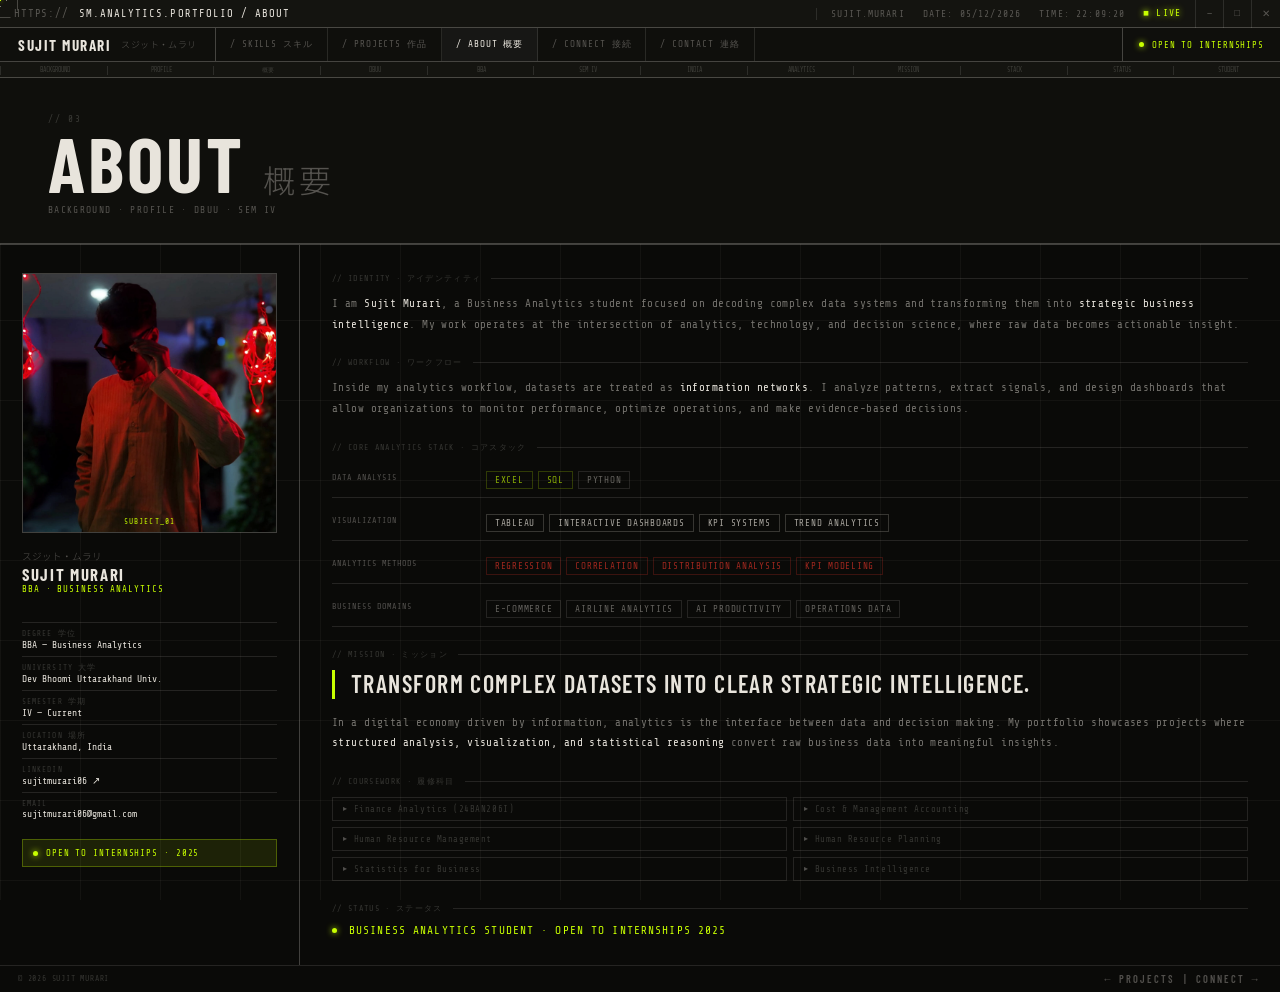
==== about.html @ ac38a5a9 "Add files via upload" ====
<!DOCTYPE html>
<html lang="en">
<head>
<meta charset="UTF-8">
<meta name="viewport" content="width=device-width, initial-scale=1.0">
<title>About 概要 | Sujit Murari</title>
<link rel="stylesheet" href="style.css">
<link href="https://fonts.googleapis.com/css2?family=Share+Tech+Mono&family=Barlow+Condensed:wght@300;400;500;600;700&family=Noto+Sans+JP:wght@300;400;700&display=swap" rel="stylesheet">
</head>
<body>
<div id="cur"></div>
<div id="cur-ring"></div>

<div class="topbar">
  <div class="tb-addr"><span class="tb-protocol">HTTPS://</span><span class="tb-url">SM.ANALYTICS.PORTFOLIO / ABOUT</span></div>
  <div class="tb-status">
    <span>SUJIT.MURARI</span>
    <span>DATE: <span id="live-date">—</span></span>
    <span>TIME: <span id="live-clock">00:00:00</span></span>
    <span class="live">■ LIVE</span>
  </div>
  <div class="tb-controls"><div class="tb-btn">—</div><div class="tb-btn">□</div><div class="tb-btn close">✕</div></div>
</div>

<nav>
  <a class="nav-logo" href="index.html"><span>Sujit Murari</span><span class="jp">スジット・ムラリ</span></a>
  <ul class="nav-items">
    <li><a href="skills.html">/ Skills スキル</a></li>
    <li><a href="projects.html">/ Projects 作品</a></li>
    <li><a href="about.html" class="active">/ About 概要</a></li>
    <li><a href="connect.html">/ Connect 接続</a></li>
    <li><a href="contact.html">/ Contact 連絡</a></li>
  </ul>
  <div class="nav-right"><div class="nav-tag"><span class="dot-live"></span>OPEN TO INTERNSHIPS</div></div>
</nav>

<div class="ruler"><div class="ruler-marks">
  <span>BACKGROUND</span><span>PROFILE</span><span>概要</span><span>DBUU</span>
  <span>BBA</span><span>SEM IV</span><span>INDIA</span><span>ANALYTICS</span>
  <span>MISSION</span><span>STACK</span><span>STATUS</span><span>STUDENT</span>
</div></div>

<div class="page-wrap">
  <div class="page-hero">
    <div class="ph-num">// 03</div>
    <h1 class="ph-title">About <span class="ph-jp">概要</span></h1>
    <p class="ph-sub">BACKGROUND · PROFILE · DBUU · SEM IV</p>
  </div>

  <section class="inner-section">
    <div class="about-grid reveal">

      <!-- SIDEBAR -->
      <div class="about-sidebar">
        <div class="about-photo-wrap">
          <img src="me.jpeg" alt="Sujit Murari" class="about-photo">
          <div class="about-photo-label">SUBJECT_01</div>
        </div>
        <div class="about-id-block" style="margin-top:16px;">
          <div class="about-name-jp">スジット・ムラリ</div>
          <div class="about-name">Sujit Murari</div>
          <div class="about-role">BBA · Business Analytics</div>
        </div>
        <div class="about-data-row"><div class="adr-key">Degree 学位</div><div class="adr-val">BBA — Business Analytics</div></div>
        <div class="about-data-row"><div class="adr-key">University 大学</div><div class="adr-val">Dev Bhoomi Uttarakhand Univ.</div></div>
        <div class="about-data-row"><div class="adr-key">Semester 学期</div><div class="adr-val">IV — Current</div></div>
        <div class="about-data-row"><div class="adr-key">Location 場所</div><div class="adr-val">Uttarakhand, India</div></div>
        <div class="about-data-row"><div class="adr-key">LinkedIn</div><div class="adr-val"><a href="https://www.linkedin.com/in/sujitmurari06/" target="_blank">sujitmurari06 ↗</a></div></div>
        <div class="about-data-row"><div class="adr-key">Email</div><div class="adr-val"><a href="mailto:sujitmurari06@gmail.com">sujitmurari06@gmail.com</a></div></div>
        <div class="about-status"><span class="dot-live"></span>OPEN TO INTERNSHIPS · 2025</div>
      </div>

      <!-- BODY -->
      <div class="about-body">

        <div class="about-bio-block">
          <div class="abb-label">// IDENTITY · アイデンティティ</div>
          <p>I am <strong>Sujit Murari</strong>, a Business Analytics student focused on decoding complex data systems and transforming them into <strong>strategic business intelligence</strong>. My work operates at the intersection of analytics, technology, and decision science, where raw data becomes actionable insight.</p>
        </div>

        <div class="about-bio-block">
          <div class="abb-label">// WORKFLOW · ワークフロー</div>
          <p>Inside my analytics workflow, datasets are treated as <strong>information networks</strong>. I analyze patterns, extract signals, and design dashboards that allow organizations to monitor performance, optimize operations, and make evidence-based decisions.</p>
        </div>

        <div class="about-stack-block">
          <div class="abb-label">// CORE ANALYTICS STACK · コアスタック</div>
          <div class="stack-rows">
            <div class="stack-row">
              <div class="stack-cat">DATA ANALYSIS</div>
              <div class="stack-items">
                <span class="stk c2">Excel</span>
                <span class="stk c2">SQL</span>
                <span class="stk c3">Python</span>
              </div>
            </div>
            <div class="stack-row">
              <div class="stack-cat">VISUALIZATION</div>
              <div class="stack-items">
                <span class="stk c1">Tableau</span>
                <span class="stk c1">Interactive Dashboards</span>
                <span class="stk c1">KPI Systems</span>
                <span class="stk c1">Trend Analytics</span>
              </div>
            </div>
            <div class="stack-row">
              <div class="stack-cat">ANALYTICS METHODS</div>
              <div class="stack-items">
                <span class="stk c4">Regression</span>
                <span class="stk c4">Correlation</span>
                <span class="stk c4">Distribution Analysis</span>
                <span class="stk c4">KPI Modeling</span>
              </div>
            </div>
            <div class="stack-row">
              <div class="stack-cat">BUSINESS DOMAINS</div>
              <div class="stack-items">
                <span class="stk c3">E-Commerce</span>
                <span class="stk c3">Airline Analytics</span>
                <span class="stk c3">AI Productivity</span>
                <span class="stk c3">Operations Data</span>
              </div>
            </div>
          </div>
        </div>

        <div class="about-mission-block">
          <div class="abb-label">// MISSION · ミッション</div>
          <blockquote class="mission-quote">
            Transform complex datasets into clear strategic intelligence.
          </blockquote>
          <p>In a digital economy driven by information, analytics is the interface between data and decision making. My portfolio showcases projects where <strong>structured analysis, visualization, and statistical reasoning</strong> convert raw business data into meaningful insights.</p>
        </div>

        <div class="about-courses-block">
          <div class="abb-label">// COURSEWORK · 履修科目</div>
          <div class="about-courses">
            <div class="course-item">Finance Analytics (24BAN206I)</div>
            <div class="course-item">Cost &amp; Management Accounting</div>
            <div class="course-item">Human Resource Management</div>
            <div class="course-item">Human Resource Planning</div>
            <div class="course-item">Statistics for Business</div>
            <div class="course-item">Business Intelligence</div>
          </div>
        </div>

        <div class="about-status-block">
          <div class="abb-label">// STATUS · ステータス</div>
          <div class="status-line">
            <span class="dot-live"></span>
            <span style="font-family:var(--mono);font-size:.7rem;letter-spacing:.1em;color:var(--alert);">
              BUSINESS ANALYTICS STUDENT · OPEN TO INTERNSHIPS 2025
            </span>
          </div>
        </div>

      </div>
    </div>
  </section>
</div>

<div class="footer-bottom"><div class="fb-l">© 2026 SUJIT MURARI</div><div class="fb-r">← <a href="projects.html" style="color:var(--dim);text-decoration:none;">PROJECTS</a> &nbsp;|&nbsp; <a href="connect.html" style="color:var(--dim);text-decoration:none;">CONNECT →</a></div></div>
<script src="script.js"></script>
</body>
</html>
---- style.css ----
@import url('https://fonts.googleapis.com/css2?family=Share+Tech+Mono&family=Barlow+Condensed:wght@300;400;500;600;700&family=Noto+Sans+JP:wght@300;400;700&display=swap');

:root {
  --bg:       #0a0a08;
  --bg2:      #0f0f0c;
  --bg3:      #141410;
  --paper:    #e8e4dc;
  --ink:      #1a1a16;
  --wire:     rgba(232,228,220,0.12);
  --wire2:    rgba(232,228,220,0.25);
  --accent:   #e8e4dc;
  --dim:      rgba(232,228,220,0.32);
  --muted:    rgba(232,228,220,0.20);
  --alert:    #c8ff00;
  --alert-dim:rgba(200,255,0,0.10);
  --red:      #ff3a2d;
  --red-dim:  rgba(255,58,45,0.10);
  --mono:     'Share Tech Mono', monospace;
  --cond:     'Barlow Condensed', sans-serif;
  --jp:       'Noto Sans JP', sans-serif;
}

*, *::before, *::after { margin:0; padding:0; box-sizing:border-box; }
html { scroll-behavior:smooth; }
body { font-family:var(--mono); background:var(--bg); color:var(--accent); overflow-x:hidden; cursor:none; }

/* ── CURSOR ── */
#cur {
  position:fixed; width:14px; height:14px;
  pointer-events:none; z-index:9999;
  top:0; left:0; transform:translate(-50%,-50%);
  will-change:top,left;
}
#cur::before {
  content:''; position:absolute; inset:0;
  border:1px solid var(--accent);
  clip-path:polygon(50% 0%,100% 50%,50% 100%,0% 50%);
  transition:transform .1s;
}
#cur::after {
  content:''; position:absolute; top:50%; left:50%;
  width:2px; height:2px; background:var(--alert);
  transform:translate(-50%,-50%); box-shadow:0 0 4px var(--alert);
}
#cur.hover::before { transform:scale(1.8) rotate(45deg); }
#cur-ring {
  position:fixed; width:36px; height:36px;
  border:1px solid rgba(232,228,220,.25);
  pointer-events:none; z-index:9998;
  top:0; left:0; transform:translate(-50%,-50%);
  will-change:top,left;
  transition:width .2s,height .2s,border-color .2s;
  clip-path:polygon(0 8px,8px 0,calc(100% - 8px) 0,100% 8px,100% calc(100% - 8px),calc(100% - 8px) 100%,8px 100%,0 calc(100% - 8px));
}
#cur-ring.hover { width:52px; height:52px; border-color:var(--alert); }

/* ── BG GRID ── */
body::before {
  content:''; position:fixed; inset:0; pointer-events:none; z-index:1;
  background-image:
    linear-gradient(var(--wire) 1px,transparent 1px),
    linear-gradient(90deg,var(--wire) 1px,transparent 1px);
  background-size:80px 80px; opacity:.4;
}

/* ── TOPBAR ── */
.topbar {
  position:fixed; top:0; left:0; right:0; z-index:600;
  height:28px; background:var(--bg3); border-bottom:1px solid var(--wire2);
  display:flex; align-items:center; font-family:var(--mono); font-size:.66rem; letter-spacing:.08em;
}
.tb-addr { flex:1; display:flex; align-items:center; gap:10px; padding:0 14px; border-right:1px solid var(--wire); }
.tb-protocol { color:var(--dim); }
.tb-url { color:var(--accent); letter-spacing:.1em; }
.tb-status { display:flex; align-items:center; gap:18px; padding:0 14px; font-size:.6rem; color:var(--dim); letter-spacing:.12em; }
.tb-status .live { color:var(--alert); text-shadow:0 0 6px var(--alert); }
.tb-controls { display:flex; align-items:stretch; border-left:1px solid var(--wire); }
.tb-btn { width:28px; height:28px; display:flex; align-items:center; justify-content:center; border-right:1px solid var(--wire); font-size:.6rem; color:var(--dim); transition:background .1s,color .1s; cursor:none; }
.tb-btn:last-child { border-right:none; }
.tb-btn:hover { background:var(--wire); color:var(--accent); }
.tb-btn.close:hover { background:var(--red-dim); color:var(--red); }

/* ── NAV ── */
nav {
  position:fixed; top:28px; left:0; right:0; z-index:599;
  background:var(--bg2); border-bottom:1px solid var(--wire2);
  display:flex; align-items:stretch; height:34px;
}
.nav-logo { display:flex; align-items:center; gap:10px; padding:0 18px; border-right:1px solid var(--wire2); text-decoration:none; font-family:var(--cond); font-size:.95rem; font-weight:700; color:var(--accent); letter-spacing:.1em; text-transform:uppercase; cursor:none; }
.nav-logo .jp { font-family:var(--jp); font-size:.56rem; font-weight:300; color:var(--dim); letter-spacing:.05em; }
.nav-items { display:flex; list-style:none; flex:1; }
.nav-items li a { display:flex; align-items:center; height:100%; padding:0 14px; font-family:var(--mono); font-size:.58rem; letter-spacing:.1em; color:var(--dim); text-decoration:none; text-transform:uppercase; border-right:1px solid var(--wire); transition:color .12s,background .12s; cursor:none; }
.nav-items li a:hover, .nav-items li a.active { color:var(--accent); background:rgba(232,228,220,.04); }
.nav-right { display:flex; align-items:center; margin-left:auto; border-left:1px solid var(--wire2); }
.nav-tag { display:flex; align-items:center; gap:8px; padding:0 16px; font-family:var(--mono); font-size:.56rem; color:var(--alert); letter-spacing:.1em; text-transform:uppercase; }
.dot-live { width:5px; height:5px; border-radius:50%; background:var(--alert); box-shadow:0 0 6px var(--alert); animation:pulse 2s ease-in-out infinite; flex-shrink:0; }
@keyframes pulse { 0%,100%{opacity:1;box-shadow:0 0 6px var(--alert)} 50%{opacity:.2;box-shadow:none} }

/* ── RULER ── */
.ruler { position:relative; z-index:2; display:flex; align-items:flex-end; height:16px; background:var(--bg3); border-bottom:1px solid var(--wire2); padding:0 0 2px; overflow:hidden; margin-top:62px; }
.ruler-marks { display:flex; width:100%; font-family:var(--mono); font-size:.4rem; color:var(--muted); }
.ruler-marks span { flex:1; text-align:center; border-left:1px solid var(--wire); padding-left:2px; }

/* ── TICKER ── */
.ticker { border-top:1px solid var(--wire2); border-bottom:1px solid var(--wire2); background:var(--bg3); height:26px; display:flex; align-items:center; overflow:hidden; position:relative; z-index:2; }
.ticker-prefix { padding:0 14px; border-right:1px solid var(--wire2); font-family:var(--mono); font-size:.56rem; letter-spacing:.12em; color:var(--alert); white-space:nowrap; flex-shrink:0; }
.ticker-track { display:flex; animation:ticker 40s linear infinite; white-space:nowrap; }
.ticker-item { font-family:var(--mono); font-size:.54rem; letter-spacing:.1em; color:var(--dim); padding:0 22px; border-right:1px solid var(--wire); text-transform:uppercase; display:flex; align-items:center; gap:8px; }
.ticker-item .mark { width:3px; height:3px; background:var(--wire2); flex-shrink:0; }
@keyframes ticker { 0%{transform:translateX(0)} 100%{transform:translateX(-50%)} }

/* ══════════════════════════════════════════
   HOME HERO
══════════════════════════════════════════ */
.home-hero {
  min-height: calc(100vh - 78px);
  display: grid;
  grid-template-columns: 420px 1fr;
  grid-template-rows: 1fr auto;
  position: relative; z-index: 2;
  overflow: hidden;
}

/* corner ticks on hero */
.hc { position:absolute; width:18px; height:18px; z-index:4; }
.hc::before, .hc::after { content:''; position:absolute; background:rgba(232,228,220,.4); }
.hc-tl { top:8px; left:8px; }
.hc-tl::before { top:0; left:0; width:10px; height:1px; }
.hc-tl::after  { top:0; left:0; width:1px; height:10px; }
.hc-tr { top:8px; right:8px; }
.hc-tr::before { top:0; right:0; width:10px; height:1px; }
.hc-tr::after  { top:0; right:0; width:1px; height:10px; }
.hc-bl { bottom:40px; left:8px; }
.hc-bl::before { bottom:0; left:0; width:10px; height:1px; }
.hc-bl::after  { bottom:0; left:0; width:1px; height:10px; }
.hc-br { bottom:40px; right:8px; }
.hc-br::before { bottom:0; right:0; width:10px; height:1px; }
.hc-br::after  { bottom:0; right:0; width:1px; height:10px; }

/* photo panel */
.home-photo-panel {
  grid-row: 1;
  border-right: 1px solid var(--wire2);
  display: flex; align-items: center; justify-content: center;
  padding: 40px 32px;
  background: var(--bg2);
  position: relative;
}
.photo-frame {
  position: relative; width: 100%; max-width: 320px;
  aspect-ratio: 3/4; overflow: hidden;
  border: 1px solid var(--wire2);
}
.photo-img { width:100%; height:100%; object-fit:cover; display:block; filter:grayscale(20%) contrast(1.05); }
.photo-overlay { position:absolute; inset:0; background:linear-gradient(180deg,transparent 60%,rgba(10,10,8,.85)); }
.photo-scan {
  position:absolute; top:0; left:0; right:0; height:1px;
  background:linear-gradient(90deg,transparent,rgba(200,255,0,.6),transparent);
  animation:photoscan 3.5s linear infinite;
}
@keyframes photoscan { 0%{top:0;opacity:1} 100%{top:100%;opacity:0} }

/* corner ticks on photo */
.pc { position:absolute; width:14px; height:14px; z-index:3; }
.pc::before,.pc::after { content:''; position:absolute; background:var(--alert); }
.pc-tl { top:6px; left:6px; }
.pc-tl::before { top:0; left:0; width:8px; height:1px; }
.pc-tl::after  { top:0; left:0; width:1px; height:8px; }
.pc-tr { top:6px; right:6px; }
.pc-tr::before { top:0; right:0; width:8px; height:1px; }
.pc-tr::after  { top:0; right:0; width:1px; height:8px; }
.pc-bl { bottom:6px; left:6px; }
.pc-bl::before { bottom:0; left:0; width:8px; height:1px; }
.pc-bl::after  { bottom:0; left:0; width:1px; height:8px; }
.pc-br { bottom:6px; right:6px; }
.pc-br::before { bottom:0; right:0; width:8px; height:1px; }
.pc-br::after  { bottom:0; right:0; width:1px; height:8px; }

.photo-label {
  position:absolute; bottom:10px; left:0; right:0;
  text-align:center; font-family:var(--mono); font-size:.52rem;
  letter-spacing:.14em; color:var(--alert); text-shadow:0 0 8px var(--alert);
  text-transform:uppercase;
}

/* identity panel */
.home-identity {
  grid-row: 1;
  display: flex; flex-direction: column; justify-content: center;
  padding: 50px 50px 40px;
}
.hi-pre { font-family:var(--mono); font-size:.6rem; letter-spacing:.2em; color:var(--dim); text-transform:uppercase; margin-bottom:22px; display:flex; align-items:center; gap:12px; }
.hi-pre::after { content:''; flex:1; height:1px; background:linear-gradient(90deg,var(--wire2),transparent); }

.hi-name-block { margin-bottom:14px; }
.hi-name-jp { font-family:var(--jp); font-size:.9rem; font-weight:300; color:var(--dim); letter-spacing:.12em; margin-bottom:4px; }
.hi-name { font-family:var(--cond); font-size:clamp(4rem,10vw,8.5rem); font-weight:700; line-height:.88; letter-spacing:-.01em; color:var(--accent); text-transform:uppercase; }

.hi-role { display:flex; align-items:center; gap:10px; flex-wrap:wrap; margin-bottom:24px; }
.role-tag { font-family:var(--mono); font-size:.62rem; letter-spacing:.12em; color:var(--dim); text-transform:uppercase; }
.role-sep { color:var(--wire2); font-size:.8rem; }

.hi-tagline { font-family:var(--mono); font-size:.72rem; line-height:1.85; color:rgba(232,228,220,.48); max-width:460px; margin-bottom:38px; letter-spacing:.04em; }
.hi-tagline strong { color:var(--accent); font-weight:400; }

/* nav tiles */
.home-nav-tiles { display:grid; grid-template-columns:repeat(4,1fr); gap:1px; background:var(--wire); }
.hn-tile {
  background:var(--bg2); padding:16px 14px;
  text-decoration:none; color:inherit;
  display:flex; flex-direction:column; gap:2px;
  transition:background .14s; cursor:none;
  position:relative; overflow:hidden;
}
.hn-tile::after { content:''; position:absolute; bottom:0; left:0; right:0; height:1px; background:var(--alert); transform:scaleX(0); transform-origin:left; transition:transform .3s; }
.hn-tile:hover { background:rgba(232,228,220,.04); }
.hn-tile:hover::after { transform:scaleX(1); }
.hn-tile:hover .hn-en { color:var(--alert); }
.hn-tile:hover .hn-arr { transform:translateX(4px); color:var(--alert); }
.hn-wide { grid-column:span 4; flex-direction:row; align-items:center; justify-content:space-between; }
.hn-num { font-family:var(--mono); font-size:.5rem; color:var(--muted); letter-spacing:.14em; }
.hn-en { font-family:var(--cond); font-size:1.05rem; font-weight:600; letter-spacing:.1em; text-transform:uppercase; color:var(--accent); transition:color .14s; }
.hn-jp { font-family:var(--jp); font-size:.54rem; font-weight:300; color:var(--muted); }
.hn-arr { font-size:.85rem; color:var(--muted); margin-top:auto; transition:transform .2s,color .14s; }

/* data strip */
.home-data-strip {
  grid-column: 1 / -1;
  display: grid; grid-template-columns: repeat(5,1fr);
  border-top: 1px solid var(--wire2);
  background: var(--bg2);
}
.hds-cell { padding:13px 20px; border-right:1px solid var(--wire2); position:relative; }
.hds-cell:last-child { border-right:none; }
.hds-cell::after { content:''; position:absolute; bottom:0; left:0; right:0; height:1px; background:var(--alert); transform:scaleX(0); transform-origin:left; transition:transform .3s; }
.hds-cell:hover::after { transform:scaleX(1); }
.hds-k { font-family:var(--mono); font-size:.5rem; letter-spacing:.16em; text-transform:uppercase; color:var(--muted); margin-bottom:3px; }
.hds-v { font-family:var(--cond); font-size:2rem; font-weight:700; line-height:1; color:var(--accent); letter-spacing:.02em; }

/* ══════════════════════════════════════════
   INNER PAGE SHELL
══════════════════════════════════════════ */
.page-wrap { position:relative; z-index:2; }

.page-hero {
  padding: 36px 48px 28px;
  border-bottom: 1px solid var(--wire2);
  background: var(--bg2);
  display: flex; flex-direction: column; gap: 4px;
}
.ph-num { font-family:var(--mono); font-size:.58rem; letter-spacing:.18em; color:var(--muted); text-transform:uppercase; }
.ph-title { font-family:var(--cond); font-size:clamp(2.2rem,6vw,5rem); font-weight:700; letter-spacing:.04em; text-transform:uppercase; color:var(--accent); line-height:.9; }
.ph-jp { font-family:var(--jp); font-size:clamp(.9rem,2.5vw,2rem); font-weight:300; color:var(--dim); letter-spacing:.1em; }
.ph-sub { font-family:var(--mono); font-size:.6rem; letter-spacing:.14em; color:var(--dim); text-transform:uppercase; margin-top:4px; }

.inner-section { border-top:1px solid var(--wire2); }

/* ── SECTION HEADER ── */
.s-header { display:flex; align-items:stretch; border-bottom:1px solid var(--wire2); height:28px; }
.s-id { padding:0 14px; display:flex; align-items:center; font-family:var(--mono); font-size:.56rem; color:var(--dim); letter-spacing:.14em; text-transform:uppercase; border-right:1px solid var(--wire); }
.s-title-wrap { padding:0 18px; display:flex; align-items:center; gap:12px; border-right:1px solid var(--wire); }
.s-title-en { font-family:var(--cond); font-size:.9rem; font-weight:700; letter-spacing:.12em; text-transform:uppercase; color:var(--accent); }
.s-title-jp { font-family:var(--jp); font-size:.6rem; font-weight:300; color:var(--dim); }
.s-meta { margin-left:auto; padding:0 14px; display:flex; align-items:center; font-family:var(--mono); font-size:.54rem; color:var(--muted); border-left:1px solid var(--wire); }

/* ── SKILLS ── */
.skills-grid { display:grid; grid-template-columns:repeat(4,1fr); }
.skill-col { border-right:1px solid var(--wire2); padding:24px 20px; }
.skill-col:last-child { border-right:none; }
.skill-col-num { font-family:var(--mono); font-size:.5rem; letter-spacing:.15em; color:var(--muted); margin-bottom:8px; }
.skill-col-title { font-family:var(--cond); font-size:1rem; font-weight:600; letter-spacing:.1em; text-transform:uppercase; color:var(--accent); margin-bottom:1px; }
.skill-col-jp { font-family:var(--jp); font-size:.56rem; font-weight:300; color:var(--dim); margin-bottom:16px; }
.skill-items { display:flex; flex-direction:column; gap:9px; }
.sk-item { display:flex; flex-direction:column; gap:3px; }
.sk-label { display:flex; justify-content:space-between; align-items:center; font-family:var(--mono); font-size:.58rem; color:rgba(232,228,220,.58); letter-spacing:.04em; }
.sk-pct { color:var(--dim); }
.sk-track { height:2px; background:rgba(232,228,220,.07); overflow:hidden; }
.sk-fill { height:100%; transform:scaleX(0); transform-origin:left; }
.sk-fill.c1 { background:var(--accent); }
.sk-fill.c2 { background:var(--alert); }
.sk-fill.c3 { background:rgba(232,228,220,.45); }
.sk-fill.c4 { background:var(--red); }

.tool-chips { display:flex; flex-wrap:wrap; gap:6px; padding:24px 24px; }
.tool-chip { font-family:var(--mono); font-size:.6rem; letter-spacing:.08em; text-transform:uppercase; padding:5px 11px; border:1px solid var(--wire); color:var(--dim); transition:all .12s; cursor:none; }
.tool-chip:hover { color:var(--accent); border-color:var(--wire2); }
.tool-chip.c1 { border-color:rgba(232,228,220,.2); color:rgba(232,228,220,.7); }
.tool-chip.c2 { border-color:rgba(200,255,0,.2); color:rgba(200,255,0,.6); }
.tool-chip.c3 { border-color:rgba(232,228,220,.15); color:var(--dim); }
.tool-chip.c4 { border-color:rgba(255,58,45,.2); color:rgba(255,58,45,.6); }

/* ── PROJECTS ── */
.projects-grid { display:grid; grid-template-columns:repeat(2,1fr); }
.proj-card { border-right:1px solid var(--wire2); border-bottom:1px solid var(--wire2); overflow:hidden; cursor:none; position:relative; }
.proj-card:nth-child(2n) { border-right:none; }
.proj-card:nth-last-child(-n+2) { border-bottom:none; }
.proj-card-inner { padding:24px 22px; display:flex; flex-direction:column; height:100%; transition:background .2s; }
.proj-card:hover .proj-card-inner { background:rgba(232,228,220,.024); }
.proj-header { display:flex; justify-content:space-between; align-items:flex-start; margin-bottom:14px; }
.proj-num-wrap { display:flex; flex-direction:column; gap:2px; }
.proj-num { font-family:var(--mono); font-size:.5rem; letter-spacing:.15em; color:var(--muted); text-transform:uppercase; }
.proj-domain { font-family:var(--mono); font-size:.54rem; letter-spacing:.1em; color:var(--dim); text-transform:uppercase; }
.proj-badge { font-family:var(--mono); font-size:.5rem; letter-spacing:.1em; text-transform:uppercase; padding:2px 7px; border:1px solid; }
.proj-badge.live { color:var(--alert); border-color:rgba(200,255,0,.3); background:var(--alert-dim); }
.proj-badge.done { color:var(--dim); border-color:var(--wire); }
.proj-title { font-family:var(--cond); font-size:1.35rem; font-weight:600; letter-spacing:.06em; text-transform:uppercase; color:var(--accent); line-height:1.1; margin-bottom:3px; transition:color .15s; }
.proj-card:hover .proj-title { color:var(--alert); }
.proj-title-jp { font-family:var(--jp); font-size:.58rem; font-weight:300; color:var(--muted); margin-bottom:12px; }
.proj-desc { font-family:var(--mono); font-size:.62rem; line-height:1.8; color:rgba(232,228,220,.4); letter-spacing:.04em; margin-bottom:16px; flex:1; }
.proj-tags { display:flex; flex-wrap:wrap; gap:4px; margin-bottom:16px; }
.proj-tag { font-family:var(--mono); font-size:.5rem; letter-spacing:.1em; text-transform:uppercase; color:var(--muted); border:1px solid var(--wire); padding:2px 6px; transition:all .12s; }
.proj-card:hover .proj-tag { border-color:var(--wire2); color:rgba(232,228,220,.5); }
.proj-footer { padding-top:12px; border-top:1px solid var(--wire); margin-top:auto; }
.proj-link { font-family:var(--mono); font-size:.58rem; letter-spacing:.1em; text-transform:uppercase; color:var(--accent); text-decoration:none; display:inline-flex; align-items:center; gap:6px; transition:color .12s; }
.proj-link::after { content:'↗'; font-size:.68rem; transition:transform .12s; }
.proj-link:hover { color:var(--alert); }
.proj-link:hover::after { transform:translate(2px,-2px); }

/* ── ABOUT ── */
.about-grid { display:grid; grid-template-columns:300px 1fr; }
.about-sidebar { border-right:1px solid var(--wire2); padding:28px 22px; display:flex; flex-direction:column; }

/* photo in about sidebar */
.about-photo-wrap { position:relative; width:100%; aspect-ratio:3/4; overflow:hidden; border:1px solid var(--wire2); max-height:260px; }
.about-photo { width:100%; height:100%; object-fit:cover; object-position:top; filter:grayscale(15%) contrast(1.05); display:block; }
.about-photo-label { position:absolute; bottom:6px; left:0; right:0; text-align:center; font-family:var(--mono); font-size:.48rem; letter-spacing:.14em; color:var(--alert); text-transform:uppercase; }

.about-id-block { margin-bottom:14px; }
.about-monogram { width:50px; height:50px; background:var(--accent); color:var(--ink); font-family:var(--cond); font-size:1.3rem; font-weight:700; display:flex; align-items:center; justify-content:center; margin-bottom:12px; }
.about-name-jp { font-family:var(--jp); font-size:.6rem; font-weight:300; color:var(--dim); margin-bottom:1px; }
.about-name { font-family:var(--cond); font-size:1.05rem; font-weight:700; letter-spacing:.1em; text-transform:uppercase; color:var(--accent); }
.about-role { font-family:var(--mono); font-size:.56rem; letter-spacing:.1em; color:var(--alert); text-transform:uppercase; margin-bottom:14px; }
.about-data-row { padding:6px 0; border-top:1px solid var(--wire); display:flex; flex-direction:column; gap:1px; }
.adr-key { font-family:var(--mono); font-size:.48rem; letter-spacing:.14em; color:var(--muted); text-transform:uppercase; }
.adr-val { font-family:var(--mono); font-size:.6rem; color:var(--accent); }
.adr-val a { color:var(--accent); text-decoration:none; }
.adr-val a:hover { color:var(--alert); }
.about-status { margin-top:14px; padding:8px 10px; border:1px solid rgba(200,255,0,.28); background:var(--alert-dim); display:flex; align-items:center; gap:8px; font-family:var(--mono); font-size:.56rem; color:var(--alert); letter-spacing:.1em; text-transform:uppercase; }

/* about body */
.about-body { padding:28px 32px; display:flex; flex-direction:column; gap:22px; }
.abb-label { font-family:var(--mono); font-size:.52rem; letter-spacing:.16em; color:var(--muted); text-transform:uppercase; margin-bottom:10px; display:flex; align-items:center; gap:10px; }
.abb-label::after { content:''; flex:1; height:1px; background:var(--wire); }
.about-bio-block p, .about-mission-block p { font-family:var(--mono); font-size:.68rem; line-height:1.9; color:rgba(232,228,220,.48); letter-spacing:.04em; }
.about-bio-block p strong, .about-mission-block p strong { color:var(--accent); font-weight:400; }

/* stack */
.stack-rows { display:flex; flex-direction:column; gap:8px; }
.stack-row { display:flex; align-items:flex-start; gap:14px; padding:8px 0; border-bottom:1px solid var(--wire); }
.stack-cat { font-family:var(--mono); font-size:.52rem; letter-spacing:.12em; color:var(--dim); text-transform:uppercase; min-width:140px; padding-top:2px; }
.stack-items { display:flex; flex-wrap:wrap; gap:5px; }
.stk { font-family:var(--mono); font-size:.58rem; letter-spacing:.08em; text-transform:uppercase; padding:3px 8px; border:1px solid; }
.stk.c1 { color:rgba(232,228,220,.7); border-color:rgba(232,228,220,.2); }
.stk.c2 { color:rgba(200,255,0,.65); border-color:rgba(200,255,0,.2); }
.stk.c3 { color:rgba(232,228,220,.4); border-color:rgba(232,228,220,.12); }
.stk.c4 { color:rgba(255,58,45,.6); border-color:rgba(255,58,45,.2); }

/* mission */
.mission-quote { font-family:var(--cond); font-size:1.5rem; font-weight:600; letter-spacing:.06em; text-transform:uppercase; color:var(--accent); border-left:3px solid var(--alert); padding-left:16px; margin-bottom:14px; line-height:1.2; }

/* courses */
.about-courses { display:grid; grid-template-columns:1fr 1fr; gap:6px; }
.course-item { font-family:var(--mono); font-size:.56rem; letter-spacing:.06em; color:var(--muted); padding:6px 10px; border:1px solid var(--wire); display:flex; align-items:center; gap:6px; transition:all .12s; cursor:none; }
.course-item:hover { color:var(--accent); border-color:var(--wire2); background:rgba(232,228,220,.03); }
.course-item::before { content:'▸'; font-size:.5rem; color:var(--dim); flex-shrink:0; }

/* status line */
.status-line { display:flex; align-items:center; gap:12px; }
.about-status-block {}

/* ── CONNECT ── */
.connect-grid { display:grid; grid-template-columns:repeat(2,1fr); }
.conn-card { border-right:1px solid var(--wire2); padding:26px 24px; text-decoration:none; color:inherit; display:flex; flex-direction:column; transition:background .15s; cursor:none; }
.conn-card:last-child { border-right:none; }
.conn-card:hover { background:rgba(232,228,220,.024); }
.conn-card:hover .conn-title { color:var(--alert); }
.conn-top { display:flex; justify-content:space-between; align-items:flex-start; margin-bottom:12px; }
.conn-icon { width:34px; height:34px; background:var(--wire); display:flex; align-items:center; justify-content:center; font-family:var(--mono); font-size:.58rem; font-weight:700; color:var(--dim); }
.conn-arr { font-size:.82rem; color:var(--muted); transition:transform .15s,color .15s; }
.conn-card:hover .conn-arr { transform:translate(3px,-3px); color:var(--alert); }
.conn-platform { font-family:var(--mono); font-size:.52rem; letter-spacing:.14em; color:var(--muted); text-transform:uppercase; margin-bottom:2px; }
.conn-title { font-family:var(--cond); font-size:1.05rem; font-weight:600; letter-spacing:.08em; text-transform:uppercase; color:var(--accent); margin-bottom:7px; transition:color .15s; }
.conn-desc { font-family:var(--mono); font-size:.6rem; line-height:1.75; color:rgba(232,228,220,.36); flex:1; }
.conn-url { font-family:var(--mono); font-size:.52rem; letter-spacing:.06em; color:var(--dim); margin-top:12px; word-break:break-all; }

/* ── CONTACT ── */
.contact-grid { display:grid; grid-template-columns:1fr 290px; }
.contact-form-wrap { padding:30px 26px; border-right:1px solid var(--wire2); }
.f-row { display:grid; grid-template-columns:1fr 1fr; gap:1px; margin-bottom:1px; }
.f-group { display:flex; flex-direction:column; margin-bottom:1px; }
.f-label { font-family:var(--mono); font-size:.52rem; letter-spacing:.14em; text-transform:uppercase; color:var(--muted); padding:5px 12px 4px; background:var(--bg3); border:1px solid var(--wire); border-bottom:none; }
input, textarea { font-family:var(--mono); font-size:.68rem; letter-spacing:.04em; color:var(--accent); background:var(--bg2); border:1px solid var(--wire); padding:9px 12px; outline:none; resize:none; width:100%; transition:border-color .12s; }
input:focus, textarea:focus { border-color:var(--wire2); }
input::placeholder, textarea::placeholder { color:var(--muted); }
.btn-submit { margin-top:1px; width:100%; font-family:var(--mono); font-size:.64rem; letter-spacing:.14em; text-transform:uppercase; padding:11px; background:var(--accent); color:var(--ink); border:none; cursor:none; transition:background .12s; }
.btn-submit:hover { background:var(--alert); }
.email-direct { margin-top:10px; font-family:var(--mono); font-size:.58rem; letter-spacing:.06em; color:var(--muted); display:flex; align-items:center; gap:8px; }
.email-direct a { color:var(--accent); text-decoration:none; }
.email-direct a:hover { color:var(--alert); }
.contact-aside { padding:20px 18px; display:flex; flex-direction:column; gap:1px; }
.aside-block { background:var(--bg3); padding:13px; border:1px solid var(--wire); margin-bottom:0; }
.aside-label { font-family:var(--mono); font-size:.5rem; letter-spacing:.16em; text-transform:uppercase; color:var(--muted); margin-bottom:7px; }
.aside-link { display:flex; align-items:center; gap:8px; padding:5px 0; border-bottom:1px solid var(--wire); font-family:var(--mono); font-size:.6rem; color:rgba(232,228,220,.42); text-decoration:none; letter-spacing:.06em; transition:color .12s; cursor:none; }
.aside-link:hover { color:var(--alert); }
.aside-link:last-child { border-bottom:none; }
.aside-ico { font-size:.52rem; color:var(--muted); min-width:16px; }
.avail-badge { padding:7px 10px; background:var(--alert-dim); border:1px solid rgba(200,255,0,.28); font-family:var(--mono); font-size:.55rem; letter-spacing:.1em; color:var(--alert); text-transform:uppercase; display:flex; align-items:center; gap:7px; }
.cv-btn { display:flex; justify-content:space-between; align-items:center; padding:9px 12px; background:var(--bg2); border:1px solid var(--wire); font-family:var(--mono); font-size:.6rem; color:var(--accent); text-decoration:none; transition:background .12s; cursor:none; letter-spacing:.08em; }
.cv-btn:hover { background:rgba(232,228,220,.05); }

/* ── FOOTER ── */
.footer-main { border-top:1px solid var(--wire2); display:grid; grid-template-columns:70px 1fr 1fr 1fr 1fr; position:relative; z-index:2; }
.footer-barcode { border-right:1px solid var(--wire2); padding:12px 10px; display:flex; flex-direction:column; align-items:center; justify-content:center; gap:5px; }
.barcode-svg { display:flex; gap:1px; height:24px; align-items:flex-end; }
.barcode-svg span { background:var(--dim); width:2px; }
.barcode-text { font-family:var(--mono); font-size:.36rem; color:var(--muted); letter-spacing:.06em; text-align:center; }
.footer-cell { border-right:1px solid var(--wire2); padding:10px 14px; }
.footer-cell:last-child { border-right:none; }
.fc-label { font-family:var(--mono); font-size:.44rem; letter-spacing:.16em; text-transform:uppercase; color:var(--muted); margin-bottom:3px; }
.fc-value { font-family:var(--mono); font-size:.6rem; color:var(--dim); letter-spacing:.06em; }
.fc-value.alert { color:var(--alert); text-shadow:0 0 6px var(--alert); }
.footer-bottom { border-top:1px solid var(--wire); padding:7px 18px; display:flex; justify-content:space-between; align-items:center; position:relative; z-index:2; }
.fb-l { font-family:var(--mono); font-size:.5rem; color:var(--muted); letter-spacing:.1em; }
.fb-r { font-family:var(--cond); font-size:.65rem; font-weight:600; letter-spacing:.2em; text-transform:uppercase; color:var(--dim); }

/* ── REVEAL ── */
.reveal { opacity:0; transform:translateY(12px); transition:opacity .6s ease,transform .6s ease; }
.reveal.in { opacity:1; transform:none; }

/* ── RESPONSIVE ── */
@media (max-width:960px) {
  .home-hero { grid-template-columns:1fr; }
  .home-photo-panel { max-height:320px; border-right:none; border-bottom:1px solid var(--wire2); }
  .photo-frame { max-width:200px; }
  .home-identity { padding:32px 22px; }
  .home-data-strip { grid-template-columns:repeat(3,1fr); }
  .home-nav-tiles { grid-template-columns:repeat(2,1fr); }
  .hn-wide { grid-column:span 2; }
  .skills-grid { grid-template-columns:repeat(2,1fr); }
  .projects-grid { grid-template-columns:1fr; }
  .proj-card { border-right:none; }
  .about-grid { grid-template-columns:1fr; }
  .about-sidebar { border-right:none; border-bottom:1px solid var(--wire2); }
  .connect-grid { grid-template-columns:1fr; }
  .conn-card { border-right:none; border-bottom:1px solid var(--wire2); }
  .contact-grid { grid-template-columns:1fr; }
  .contact-form-wrap { border-right:none; }
  .footer-main { grid-template-columns:1fr 1fr; }
  .footer-barcode { display:none; }
  .tb-status span:not(.live) { display:none; }
  .nav-items li:nth-child(n+5) { display:none; }
}
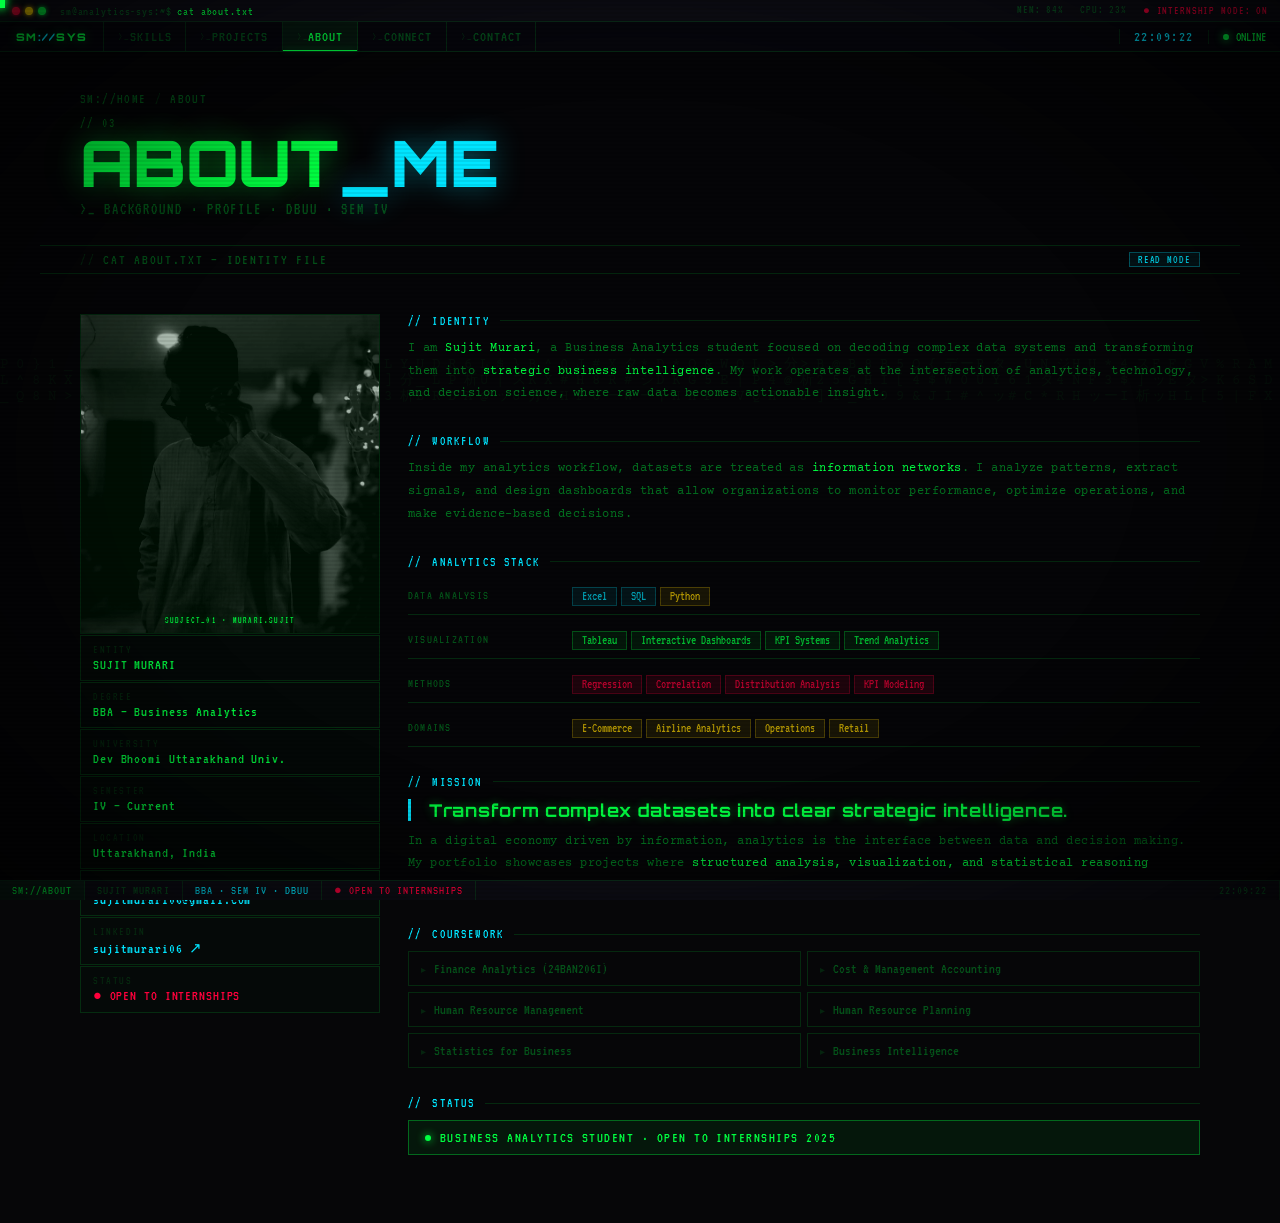
==== commit 1b74236b: "Add files via upload" ====
--- a/about.html
+++ b/about.html
@@ -3,163 +3,170 @@
 <head>
 <meta charset="UTF-8">
 <meta name="viewport" content="width=device-width, initial-scale=1.0">
-<title>About 概要 | Sujit Murari</title>
-<link rel="stylesheet" href="style.css">
-<link href="https://fonts.googleapis.com/css2?family=Share+Tech+Mono&family=Barlow+Condensed:wght@300;400;500;600;700&family=Noto+Sans+JP:wght@300;400;700&display=swap" rel="stylesheet">
+<title>ABOUT — SM://ANALYTICS.SYS</title>
+<link rel="stylesheet" href="cyber.css">
+<style>
+.about-grid{display:grid;grid-template-columns:300px 1fr;gap:28px;padding:40px;align-items:start;}
+/* sidebar */
+.about-sidebar{display:flex;flex-direction:column;gap:1px;}
+.about-photo-frame{position:relative;width:100%;aspect-ratio:3/4;max-height:320px;overflow:hidden;border:1px solid var(--border);}
+.about-photo{width:100%;height:100%;object-fit:cover;object-position:top;filter:grayscale(100%) contrast(1.2) brightness(.7);}
+.about-photo-tint{position:absolute;inset:0;background:rgba(0,255,65,.06);}
+.about-photo-scan{position:absolute;left:0;right:0;height:1px;background:linear-gradient(90deg,transparent,var(--g),transparent);animation:apscan 3s linear infinite;box-shadow:0 0 6px var(--g-glow);}
+@keyframes apscan{0%{top:0;opacity:.9}100%{top:100%;opacity:0}}
+.about-photo-label{position:absolute;bottom:8px;left:0;right:0;text-align:center;font-family:var(--term);font-size:.55rem;letter-spacing:.14em;color:var(--g);text-shadow:0 0 6px var(--g-glow);}
+.adr{padding:8px 12px;border:1px solid var(--border);background:rgba(0,255,65,.015);display:flex;flex-direction:column;gap:2px;transition:background .12s;}
+.adr:hover{background:var(--g-dim);}
+.adr-key{font-family:var(--term);font-size:.72rem;letter-spacing:.14em;color:var(--muted);text-transform:uppercase;}
+.adr-val{font-family:var(--term);font-size:.92rem;color:var(--g);letter-spacing:.06em;}
+.adr-val a{color:var(--c);text-decoration:none;}
+.adr-val a:hover{text-shadow:0 0 6px var(--c-glow);}
+.adr-val.al{color:var(--r);animation:blink 1.4s ease-in-out infinite;}
+/* body */
+.about-body{display:flex;flex-direction:column;gap:28px;}
+.ab-block{display:flex;flex-direction:column;gap:10px;}
+.ab-label{font-family:var(--term);font-size:.85rem;color:var(--c);letter-spacing:.16em;text-transform:uppercase;display:flex;align-items:center;gap:10px;}
+.ab-label::before{content:'// ';}
+.ab-label::after{content:'';flex:1;height:1px;background:var(--border);}
+.ab-text{font-family:var(--mono);font-size:.75rem;line-height:1.9;color:rgba(0,255,65,.45);letter-spacing:.04em;}
+.ab-text strong{color:var(--g);font-weight:400;}
+.mission-quote{font-family:var(--orb);font-size:1.1rem;font-weight:700;color:var(--g);border-left:3px solid var(--c);padding-left:18px;letter-spacing:.04em;line-height:1.25;text-shadow:0 0 10px var(--g-glow);}
+/* stack tags */
+.stack-rows{display:flex;flex-direction:column;gap:8px;}
+.stack-row{display:flex;align-items:flex-start;gap:14px;padding:8px 0;border-bottom:1px solid var(--border);}
+.stack-cat{font-family:var(--term);font-size:.78rem;letter-spacing:.1em;color:var(--dim);text-transform:uppercase;min-width:150px;padding-top:2px;}
+.stack-tags{display:flex;flex-wrap:wrap;gap:4px;}
+.stag{font-family:var(--term);font-size:.82rem;padding:2px 9px;border:1px solid;}
+.stag-g{color:rgba(0,255,65,.7);border-color:rgba(0,255,65,.25);background:var(--g-dim);}
+.stag-c{color:rgba(0,229,255,.65);border-color:rgba(0,229,255,.22);background:var(--c-dim);}
+.stag-a{color:rgba(255,215,0,.65);border-color:rgba(255,215,0,.22);background:var(--a-dim);}
+.stag-r{color:rgba(255,0,60,.65);border-color:rgba(255,0,60,.22);background:var(--r-dim);}
+/* courses */
+.course-grid{display:grid;grid-template-columns:1fr 1fr;gap:6px;}
+.course-row{font-family:var(--term);font-size:.9rem;padding:9px 12px;border:1px solid var(--border);color:var(--dim);display:flex;align-items:center;gap:8px;transition:all .12s;cursor:none;}
+.course-row:hover{background:var(--g-dim);border-color:var(--border2);color:var(--g);}
+.course-row::before{content:'▸';font-size:.65rem;color:var(--muted);flex-shrink:0;}
+/* status */
+.status-pill{display:inline-flex;align-items:center;gap:9px;padding:9px 16px;border:1px solid rgba(0,255,65,.35);background:var(--g-dim);font-family:var(--term);font-size:.92rem;color:var(--g);letter-spacing:.1em;text-transform:uppercase;}
+@media(max-width:760px){.about-grid{grid-template-columns:1fr;}.course-grid{grid-template-columns:1fr;}}
+</style>
 </head>
 <body>
+<canvas id="mx"></canvas>
 <div id="cur"></div>
-<div id="cur-ring"></div>
 
-<div class="topbar">
-  <div class="tb-addr"><span class="tb-protocol">HTTPS://</span><span class="tb-url">SM.ANALYTICS.PORTFOLIO / ABOUT</span></div>
-  <div class="tb-status">
-    <span>SUJIT.MURARI</span>
-    <span>DATE: <span id="live-date">—</span></span>
-    <span>TIME: <span id="live-clock">00:00:00</span></span>
-    <span class="live">■ LIVE</span>
+<div class="title-bar">
+  <div class="tb-dots"><div class="tb-dot d-r"></div><div class="tb-dot d-a"></div><div class="tb-dot d-g"></div></div>
+  <div class="tb-path">sm@analytics-sys:~$ <em>cat about.txt</em></div>
+  <div class="tb-meta"><span>MEM: 84%</span><span>CPU: 23%</span><span class="tb-alert">● INTERNSHIP MODE: ON</span></div>
+</div>
+<nav class="menu-bar">
+  <a class="mb-logo" href="index.html">SM<span>://</span>SYS</a>
+  <ul class="mb-nav">
+    <li><a href="skills.html">SKILLS</a></li>
+    <li><a href="projects.html">PROJECTS</a></li>
+    <li><a href="about.html" class="act">ABOUT</a></li>
+    <li><a href="connect.html">CONNECT</a></li>
+    <li><a href="contact.html">CONTACT</a></li>
+  </ul>
+  <div class="mb-right">
+    <div class="mb-clock" id="mbclk">00:00:00</div>
+    <div class="mb-online"><span class="pulse"></span>ONLINE</div>
   </div>
-  <div class="tb-controls"><div class="tb-btn">—</div><div class="tb-btn">□</div><div class="tb-btn close">✕</div></div>
+</nav>
+
+<div class="page">
+
+  <div class="pg-hero reveal">
+    <div class="pg-breadcrumb"><a href="index.html">SM://HOME</a><span>/</span>ABOUT</div>
+    <div class="pg-num">// 03</div>
+    <div class="pg-title">ABOUT<span>_ME</span></div>
+    <div class="pg-sub">&gt;_ BACKGROUND · PROFILE · DBUU · SEM IV</div>
+  </div>
+
+  <div class="sec-head">
+    <span class="sec-label">cat about.txt — IDENTITY FILE</span>
+    <span class="sec-badge sbc">READ MODE</span>
+  </div>
+
+  <div class="about-grid">
+
+    <!-- SIDEBAR -->
+    <div class="about-sidebar reveal">
+      <div class="about-photo-frame">
+        <img src="me.jpeg" alt="Sujit Murari" class="about-photo">
+        <div class="about-photo-tint"></div>
+        <div class="about-photo-scan"></div>
+        <div class="about-photo-label">SUBJECT_01 · MURARI.SUJIT</div>
+      </div>
+      <div class="adr"><div class="adr-key">Entity</div><div class="adr-val">SUJIT MURARI</div></div>
+      <div class="adr"><div class="adr-key">Degree</div><div class="adr-val">BBA — Business Analytics</div></div>
+      <div class="adr"><div class="adr-key">University</div><div class="adr-val">Dev Bhoomi Uttarakhand Univ.</div></div>
+      <div class="adr"><div class="adr-key">Semester</div><div class="adr-val">IV — Current</div></div>
+      <div class="adr"><div class="adr-key">Location</div><div class="adr-val">Uttarakhand, India</div></div>
+      <div class="adr"><div class="adr-key">Email</div><div class="adr-val"><a href="mailto:sujitmurari06@gmail.com">sujitmurari06@gmail.com</a></div></div>
+      <div class="adr"><div class="adr-key">LinkedIn</div><div class="adr-val"><a href="https://www.linkedin.com/in/sujitmurari06/" target="_blank">sujitmurari06 ↗</a></div></div>
+      <div class="adr"><div class="adr-key">Status</div><div class="adr-val al">● OPEN TO INTERNSHIPS</div></div>
+    </div>
+
+    <!-- BODY -->
+    <div class="about-body">
+
+      <div class="ab-block reveal">
+        <div class="ab-label">IDENTITY</div>
+        <p class="ab-text">I am <strong>Sujit Murari</strong>, a Business Analytics student focused on decoding complex data systems and transforming them into <strong>strategic business intelligence</strong>. My work operates at the intersection of analytics, technology, and decision science, where raw data becomes actionable insight.</p>
+      </div>
+
+      <div class="ab-block reveal">
+        <div class="ab-label">WORKFLOW</div>
+        <p class="ab-text">Inside my analytics workflow, datasets are treated as <strong>information networks</strong>. I analyze patterns, extract signals, and design dashboards that allow organizations to monitor performance, optimize operations, and make evidence-based decisions.</p>
+      </div>
+
+      <div class="ab-block reveal">
+        <div class="ab-label">ANALYTICS STACK</div>
+        <div class="stack-rows">
+          <div class="stack-row"><div class="stack-cat">DATA ANALYSIS</div><div class="stack-tags"><span class="stag stag-c">Excel</span><span class="stag stag-c">SQL</span><span class="stag stag-a">Python</span></div></div>
+          <div class="stack-row"><div class="stack-cat">VISUALIZATION</div><div class="stack-tags"><span class="stag stag-g">Tableau</span><span class="stag stag-g">Interactive Dashboards</span><span class="stag stag-g">KPI Systems</span><span class="stag stag-g">Trend Analytics</span></div></div>
+          <div class="stack-row"><div class="stack-cat">METHODS</div><div class="stack-tags"><span class="stag stag-r">Regression</span><span class="stag stag-r">Correlation</span><span class="stag stag-r">Distribution Analysis</span><span class="stag stag-r">KPI Modeling</span></div></div>
+          <div class="stack-row"><div class="stack-cat">DOMAINS</div><div class="stack-tags"><span class="stag stag-a">E-Commerce</span><span class="stag stag-a">Airline Analytics</span><span class="stag stag-a">Operations</span><span class="stag stag-a">Retail</span></div></div>
+        </div>
+      </div>
+
+      <div class="ab-block reveal">
+        <div class="ab-label">MISSION</div>
+        <div class="mission-quote">Transform complex datasets into clear strategic intelligence.</div>
+        <p class="ab-text">In a digital economy driven by information, analytics is the interface between data and decision making. My portfolio showcases projects where <strong>structured analysis, visualization, and statistical reasoning</strong> convert raw business data into meaningful insights.</p>
+      </div>
+
+      <div class="ab-block reveal">
+        <div class="ab-label">COURSEWORK</div>
+        <div class="course-grid">
+          <div class="course-row">Finance Analytics (24BAN206I)</div>
+          <div class="course-row">Cost &amp; Management Accounting</div>
+          <div class="course-row">Human Resource Management</div>
+          <div class="course-row">Human Resource Planning</div>
+          <div class="course-row">Statistics for Business</div>
+          <div class="course-row">Business Intelligence</div>
+        </div>
+      </div>
+
+      <div class="ab-block reveal">
+        <div class="ab-label">STATUS</div>
+        <div class="status-pill"><span class="pulse"></span>BUSINESS ANALYTICS STUDENT · OPEN TO INTERNSHIPS 2025</div>
+      </div>
+
+    </div>
+  </div>
 </div>
 
-<nav>
-  <a class="nav-logo" href="index.html"><span>Sujit Murari</span><span class="jp">スジット・ムラリ</span></a>
-  <ul class="nav-items">
-    <li><a href="skills.html">/ Skills スキル</a></li>
-    <li><a href="projects.html">/ Projects 作品</a></li>
-    <li><a href="about.html" class="active">/ About 概要</a></li>
-    <li><a href="connect.html">/ Connect 接続</a></li>
-    <li><a href="contact.html">/ Contact 連絡</a></li>
-  </ul>
-  <div class="nav-right"><div class="nav-tag"><span class="dot-live"></span>OPEN TO INTERNSHIPS</div></div>
-</nav>
-
-<div class="ruler"><div class="ruler-marks">
-  <span>BACKGROUND</span><span>PROFILE</span><span>概要</span><span>DBUU</span>
-  <span>BBA</span><span>SEM IV</span><span>INDIA</span><span>ANALYTICS</span>
-  <span>MISSION</span><span>STACK</span><span>STATUS</span><span>STUDENT</span>
-</div></div>
-
-<div class="page-wrap">
-  <div class="page-hero">
-    <div class="ph-num">// 03</div>
-    <h1 class="ph-title">About <span class="ph-jp">概要</span></h1>
-    <p class="ph-sub">BACKGROUND · PROFILE · DBUU · SEM IV</p>
-  </div>
-
-  <section class="inner-section">
-    <div class="about-grid reveal">
-
-      <!-- SIDEBAR -->
-      <div class="about-sidebar">
-        <div class="about-photo-wrap">
-          <img src="me.jpeg" alt="Sujit Murari" class="about-photo">
-          <div class="about-photo-label">SUBJECT_01</div>
-        </div>
-        <div class="about-id-block" style="margin-top:16px;">
-          <div class="about-name-jp">スジット・ムラリ</div>
-          <div class="about-name">Sujit Murari</div>
-          <div class="about-role">BBA · Business Analytics</div>
-        </div>
-        <div class="about-data-row"><div class="adr-key">Degree 学位</div><div class="adr-val">BBA — Business Analytics</div></div>
-        <div class="about-data-row"><div class="adr-key">University 大学</div><div class="adr-val">Dev Bhoomi Uttarakhand Univ.</div></div>
-        <div class="about-data-row"><div class="adr-key">Semester 学期</div><div class="adr-val">IV — Current</div></div>
-        <div class="about-data-row"><div class="adr-key">Location 場所</div><div class="adr-val">Uttarakhand, India</div></div>
-        <div class="about-data-row"><div class="adr-key">LinkedIn</div><div class="adr-val"><a href="https://www.linkedin.com/in/sujitmurari06/" target="_blank">sujitmurari06 ↗</a></div></div>
-        <div class="about-data-row"><div class="adr-key">Email</div><div class="adr-val"><a href="mailto:sujitmurari06@gmail.com">sujitmurari06@gmail.com</a></div></div>
-        <div class="about-status"><span class="dot-live"></span>OPEN TO INTERNSHIPS · 2025</div>
-      </div>
-
-      <!-- BODY -->
-      <div class="about-body">
-
-        <div class="about-bio-block">
-          <div class="abb-label">// IDENTITY · アイデンティティ</div>
-          <p>I am <strong>Sujit Murari</strong>, a Business Analytics student focused on decoding complex data systems and transforming them into <strong>strategic business intelligence</strong>. My work operates at the intersection of analytics, technology, and decision science, where raw data becomes actionable insight.</p>
-        </div>
-
-        <div class="about-bio-block">
-          <div class="abb-label">// WORKFLOW · ワークフロー</div>
-          <p>Inside my analytics workflow, datasets are treated as <strong>information networks</strong>. I analyze patterns, extract signals, and design dashboards that allow organizations to monitor performance, optimize operations, and make evidence-based decisions.</p>
-        </div>
-
-        <div class="about-stack-block">
-          <div class="abb-label">// CORE ANALYTICS STACK · コアスタック</div>
-          <div class="stack-rows">
-            <div class="stack-row">
-              <div class="stack-cat">DATA ANALYSIS</div>
-              <div class="stack-items">
-                <span class="stk c2">Excel</span>
-                <span class="stk c2">SQL</span>
-                <span class="stk c3">Python</span>
-              </div>
-            </div>
-            <div class="stack-row">
-              <div class="stack-cat">VISUALIZATION</div>
-              <div class="stack-items">
-                <span class="stk c1">Tableau</span>
-                <span class="stk c1">Interactive Dashboards</span>
-                <span class="stk c1">KPI Systems</span>
-                <span class="stk c1">Trend Analytics</span>
-              </div>
-            </div>
-            <div class="stack-row">
-              <div class="stack-cat">ANALYTICS METHODS</div>
-              <div class="stack-items">
-                <span class="stk c4">Regression</span>
-                <span class="stk c4">Correlation</span>
-                <span class="stk c4">Distribution Analysis</span>
-                <span class="stk c4">KPI Modeling</span>
-              </div>
-            </div>
-            <div class="stack-row">
-              <div class="stack-cat">BUSINESS DOMAINS</div>
-              <div class="stack-items">
-                <span class="stk c3">E-Commerce</span>
-                <span class="stk c3">Airline Analytics</span>
-                <span class="stk c3">AI Productivity</span>
-                <span class="stk c3">Operations Data</span>
-              </div>
-            </div>
-          </div>
-        </div>
-
-        <div class="about-mission-block">
-          <div class="abb-label">// MISSION · ミッション</div>
-          <blockquote class="mission-quote">
-            Transform complex datasets into clear strategic intelligence.
-          </blockquote>
-          <p>In a digital economy driven by information, analytics is the interface between data and decision making. My portfolio showcases projects where <strong>structured analysis, visualization, and statistical reasoning</strong> convert raw business data into meaningful insights.</p>
-        </div>
-
-        <div class="about-courses-block">
-          <div class="abb-label">// COURSEWORK · 履修科目</div>
-          <div class="about-courses">
-            <div class="course-item">Finance Analytics (24BAN206I)</div>
-            <div class="course-item">Cost &amp; Management Accounting</div>
-            <div class="course-item">Human Resource Management</div>
-            <div class="course-item">Human Resource Planning</div>
-            <div class="course-item">Statistics for Business</div>
-            <div class="course-item">Business Intelligence</div>
-          </div>
-        </div>
-
-        <div class="about-status-block">
-          <div class="abb-label">// STATUS · ステータス</div>
-          <div class="status-line">
-            <span class="dot-live"></span>
-            <span style="font-family:var(--mono);font-size:.7rem;letter-spacing:.1em;color:var(--alert);">
-              BUSINESS ANALYTICS STUDENT · OPEN TO INTERNSHIPS 2025
-            </span>
-          </div>
-        </div>
-
-      </div>
-    </div>
-  </section>
+<div class="status-bar">
+  <div class="sc act">SM://ABOUT</div>
+  <div class="sc">SUJIT MURARI</div>
+  <div class="sc cy">BBA · SEM IV · DBUU</div>
+  <div class="sc al">● OPEN TO INTERNSHIPS</div>
+  <div class="sc ml" id="sbtime">00:00:00</div>
 </div>
 
-<div class="footer-bottom"><div class="fb-l">© 2026 SUJIT MURARI</div><div class="fb-r">← <a href="projects.html" style="color:var(--dim);text-decoration:none;">PROJECTS</a> &nbsp;|&nbsp; <a href="connect.html" style="color:var(--dim);text-decoration:none;">CONNECT →</a></div></div>
-<script src="script.js"></script>
+<script src="cyber.js"></script>
 </body>
 </html>
--- a/cyber.css
+++ b/cyber.css
@@ -0,0 +1,145 @@
+/* ═══════════════════════════════════════════════
+   SM://ANALYTICS.SYS — SHARED CYBER STYLES
+   PALETTE: #060608 bg · #00ff41 green · #00e5ff cyan
+            #ff003c red · #ffd700 amber
+═══════════════════════════════════════════════ */
+@import url('https://fonts.googleapis.com/css2?family=VT323&family=Courier+Prime:wght@400;700&family=Orbitron:wght@400;700;900&display=swap');
+
+:root{
+  --bg:#060608; --bg2:#0a0a0f; --bg3:#0e0e16; --panel:#08080e;
+  --g:#00ff41; --g-dim:rgba(0,255,65,.07); --g-glow:rgba(0,255,65,.4);
+  --c:#00e5ff; --c-dim:rgba(0,229,255,.07); --c-glow:rgba(0,229,255,.4);
+  --r:#ff003c; --r-dim:rgba(255,0,60,.10);
+  --a:#ffd700; --a-dim:rgba(255,215,0,.08);
+  --dim:rgba(0,255,65,.30); --muted:rgba(0,255,65,.12);
+  --border:rgba(0,255,65,.14); --border2:rgba(0,255,65,.38);
+  --mono:'Courier Prime',monospace; --term:'VT323',monospace; --orb:'Orbitron',sans-serif;
+}
+
+*,*::before,*::after{margin:0;padding:0;box-sizing:border-box;}
+html{scroll-behavior:smooth;}
+body{font-family:var(--mono);background:var(--bg);color:var(--g);overflow-x:hidden;cursor:none;min-height:100vh;}
+
+/* CRT scanlines */
+body::before{content:'';position:fixed;inset:0;pointer-events:none;z-index:1000;background:repeating-linear-gradient(0deg,transparent,transparent 2px,rgba(0,0,0,.07) 2px,rgba(0,0,0,.07) 4px);}
+/* CRT vignette */
+body::after{content:'';position:fixed;inset:0;pointer-events:none;z-index:999;background:radial-gradient(ellipse at center,transparent 55%,rgba(0,0,0,.65) 100%);}
+
+/* ── CURSOR ── */
+#cur{position:fixed;z-index:9999;width:10px;height:16px;background:var(--g);top:0;left:0;transform:translate(-50%,-50%);pointer-events:none;box-shadow:0 0 8px var(--g),0 0 20px var(--g-glow);animation:curblink .9s step-end infinite;will-change:top,left;}
+#cur.lnk{background:var(--c);box-shadow:0 0 8px var(--c),0 0 20px var(--c-glow);width:14px;height:14px;clip-path:polygon(50% 0%,100% 50%,50% 100%,0% 50%);animation:none;}
+@keyframes curblink{0%,49%{opacity:1}50%,100%{opacity:0}}
+
+/* ── MATRIX CANVAS ── */
+#mx{position:fixed;top:0;left:0;z-index:0;opacity:.04;pointer-events:none;}
+
+/* ── TITLE BAR ── */
+.title-bar{position:fixed;top:0;left:0;right:0;z-index:600;height:22px;background:var(--bg3);border-bottom:1px solid var(--border);display:flex;align-items:center;font-family:var(--term);font-size:.9rem;letter-spacing:.06em;padding:0 12px;gap:14px;}
+.tb-dots{display:flex;gap:5px;}
+.tb-dot{width:8px;height:8px;border-radius:50%;}
+.d-r{background:var(--r);box-shadow:0 0 5px var(--r);}
+.d-a{background:var(--a);box-shadow:0 0 5px var(--a);}
+.d-g{background:var(--g);box-shadow:0 0 5px var(--g);}
+.tb-path{color:var(--dim);flex:1;font-size:.78rem;}
+.tb-path em{color:var(--g);font-style:normal;}
+.tb-meta{display:flex;gap:16px;font-size:.72rem;color:var(--dim);}
+.tb-alert{color:var(--r);animation:blink 1.4s ease-in-out infinite;}
+@keyframes blink{0%,100%{opacity:1}50%{opacity:.15}}
+
+/* ── MENU BAR ── */
+.menu-bar{position:fixed;top:22px;left:0;right:0;z-index:599;height:30px;background:rgba(8,8,14,.97);border-bottom:1px solid var(--border);display:flex;align-items:stretch;backdrop-filter:blur(8px);}
+.mb-logo{display:flex;align-items:center;padding:0 16px;border-right:1px solid var(--border);font-family:var(--orb);font-size:.66rem;font-weight:900;color:var(--g);letter-spacing:.12em;text-decoration:none;cursor:none;text-shadow:0 0 12px var(--g-glow);}
+.mb-logo span{color:var(--c);}
+.mb-nav{display:flex;list-style:none;}
+.mb-nav li a{display:flex;align-items:center;height:100%;padding:0 14px;font-family:var(--term);font-size:.95rem;letter-spacing:.06em;color:var(--dim);text-decoration:none;text-transform:uppercase;border-right:1px solid var(--border);transition:color .1s,background .1s;cursor:none;position:relative;}
+.mb-nav li a::before{content:'>_ ';color:var(--muted);font-size:.72rem;}
+.mb-nav li a:hover,.mb-nav li a.act{color:var(--g);background:var(--g-dim);}
+.mb-nav li a.act::after{content:'';position:absolute;bottom:0;left:0;right:0;height:1px;background:var(--g);box-shadow:0 0 6px var(--g-glow);}
+.mb-right{margin-left:auto;display:flex;align-items:center;}
+.mb-clock{padding:0 14px;border-left:1px solid var(--border);font-family:var(--term);font-size:.95rem;color:var(--c);letter-spacing:.1em;}
+.mb-online{padding:0 14px;border-left:1px solid var(--border);font-family:var(--term);font-size:.85rem;color:var(--g);display:flex;align-items:center;gap:7px;}
+.pulse{width:6px;height:6px;border-radius:50%;background:var(--g);box-shadow:0 0 8px var(--g);animation:pulse 1.6s ease-in-out infinite;}
+@keyframes pulse{0%,100%{box-shadow:0 0 8px var(--g)}50%{box-shadow:none;opacity:.25}}
+
+/* ── PAGE WRAPPER ── */
+.page{padding-top:52px;padding-bottom:28px;position:relative;z-index:2;max-width:1200px;margin:0 auto;}
+
+/* ── PAGE HERO ── */
+.pg-hero{padding:40px 40px 28px;border-bottom:1px solid var(--border);}
+.pg-breadcrumb{font-family:var(--term);font-size:.88rem;color:var(--dim);letter-spacing:.1em;margin-bottom:10px;display:flex;align-items:center;gap:8px;}
+.pg-breadcrumb a{color:var(--dim);text-decoration:none;transition:color .12s;cursor:none;}
+.pg-breadcrumb a:hover{color:var(--g);}
+.pg-breadcrumb span{color:var(--muted);}
+.pg-num{font-family:var(--term);font-size:.85rem;color:var(--dim);letter-spacing:.16em;margin-bottom:4px;}
+.pg-title{font-family:var(--orb);font-weight:900;font-size:clamp(2.2rem,5vw,4.5rem);line-height:.92;letter-spacing:-.01em;color:var(--g);text-shadow:0 0 30px var(--g-glow),0 0 60px rgba(0,255,65,.1);text-transform:uppercase;}
+.pg-title span{color:var(--c);text-shadow:0 0 30px var(--c-glow);}
+.pg-sub{font-family:var(--term);font-size:1rem;color:var(--dim);letter-spacing:.12em;text-transform:uppercase;margin-top:8px;}
+
+/* ── SECTION HEADER ── */
+.sec-head{display:flex;align-items:center;gap:0;border-bottom:1px solid var(--border);padding:6px 40px;}
+.sec-label{font-family:var(--term);font-size:.9rem;color:var(--dim);letter-spacing:.12em;text-transform:uppercase;margin-right:auto;}
+.sec-label::before{content:'// ';color:var(--muted);}
+.sec-badge{font-family:var(--term);font-size:.72rem;padding:1px 8px;border:1px solid;letter-spacing:.08em;}
+.sbg{color:var(--g);border-color:rgba(0,255,65,.35);background:var(--g-dim);}
+.sbc{color:var(--c);border-color:rgba(0,229,255,.35);background:var(--c-dim);}
+.sbr{color:var(--r);border-color:rgba(255,0,60,.35);background:var(--r-dim);}
+.sba{color:var(--a);border-color:rgba(255,215,0,.35);background:var(--a-dim);}
+
+/* ── TERMINAL LINE STYLES ── */
+.tl{display:flex;gap:6px;padding:2px 0;font-family:var(--term);font-size:.9rem;letter-spacing:.05em;}
+.tp{color:var(--c);flex-shrink:0;}
+.tc{color:var(--g);}
+.to{color:var(--dim);padding-left:14px;font-family:var(--term);font-size:.88rem;letter-spacing:.04em;}
+.to.ok{color:var(--g);}
+.to.inf{color:var(--c);}
+.to.wn{color:var(--a);}
+.to.er{color:var(--r);}
+.tcur{display:inline-block;width:8px;height:14px;background:var(--g);animation:curblink .9s step-end infinite;vertical-align:middle;margin-left:2px;}
+
+/* ── PANEL ── */
+.panel{background:var(--panel);border:1px solid var(--border);position:relative;overflow:hidden;}
+.panel::after{content:'';position:absolute;inset:0;pointer-events:none;background:radial-gradient(ellipse at top left,rgba(0,255,65,.025) 0%,transparent 65%);}
+.ph{display:flex;align-items:center;justify-content:space-between;padding:6px 14px;border-bottom:1px solid var(--border);background:rgba(0,255,65,.02);}
+.pt{font-family:var(--term);font-size:.95rem;letter-spacing:.1em;color:var(--g);text-transform:uppercase;display:flex;align-items:center;gap:6px;}
+.pt::before{content:'[';color:var(--dim);}
+.pt::after{content:']';color:var(--dim);}
+.pb{padding:16px 14px;}
+
+/* ── BADGES ── */
+.pbadge{font-family:var(--term);font-size:.72rem;padding:1px 7px;border:1px solid;letter-spacing:.08em;}
+.pbg{color:var(--g);border-color:rgba(0,255,65,.35);background:var(--g-dim);}
+.pbc{color:var(--c);border-color:rgba(0,229,255,.35);background:var(--c-dim);}
+.pbr{color:var(--r);border-color:rgba(255,0,60,.35);background:var(--r-dim);animation:blink 1.2s ease-in-out infinite;}
+.pba{color:var(--a);border-color:rgba(255,215,0,.35);background:var(--a-dim);}
+
+/* ── REVEAL ── */
+.reveal{opacity:0;transform:translateY(12px);transition:opacity .6s ease,transform .6s ease;}
+.reveal.in{opacity:1;transform:none;}
+
+/* ── STATUS BAR ── */
+.status-bar{position:fixed;bottom:0;left:0;right:0;z-index:500;height:20px;background:var(--bg3);border-top:1px solid var(--border);display:flex;align-items:center;font-family:var(--term);font-size:.8rem;letter-spacing:.08em;}
+.sc{padding:0 12px;border-right:1px solid var(--border);color:var(--dim);display:flex;align-items:center;gap:5px;height:100%;}
+.sc.act{color:var(--g);background:var(--g-dim);}
+.sc.cy{color:var(--c);}
+.sc.al{color:var(--r);animation:blink 1.4s ease-in-out infinite;}
+.sc.ml{margin-left:auto;}
+
+/* scrollbar */
+::-webkit-scrollbar{width:3px;height:3px;}
+::-webkit-scrollbar-track{background:var(--bg);}
+::-webkit-scrollbar-thumb{background:rgba(0,255,65,.2);}
+::-webkit-scrollbar-thumb:hover{background:var(--g);}
+
+/* ── BUTTON ── */
+.cbtn{font-family:var(--term);font-size:.95rem;letter-spacing:.1em;text-transform:uppercase;text-decoration:none;padding:8px 22px;border:1px solid;transition:all .12s;cursor:none;display:inline-flex;align-items:center;gap:8px;}
+.cbtn-g{color:var(--g);border-color:rgba(0,255,65,.38);background:var(--g-dim);}
+.cbtn-g:hover{background:var(--g);color:var(--bg);box-shadow:0 0 16px var(--g-glow);}
+.cbtn-c{color:var(--c);border-color:rgba(0,229,255,.38);background:var(--c-dim);}
+.cbtn-c:hover{background:var(--c);color:var(--bg);box-shadow:0 0 16px var(--c-glow);}
+
+@media(max-width:860px){
+  .page{padding-top:52px;}
+  .pg-hero{padding:28px 20px 20px;}
+  .sec-head{padding:6px 20px;}
+  .tb-meta span:not(.tb-alert){display:none;}
+}
